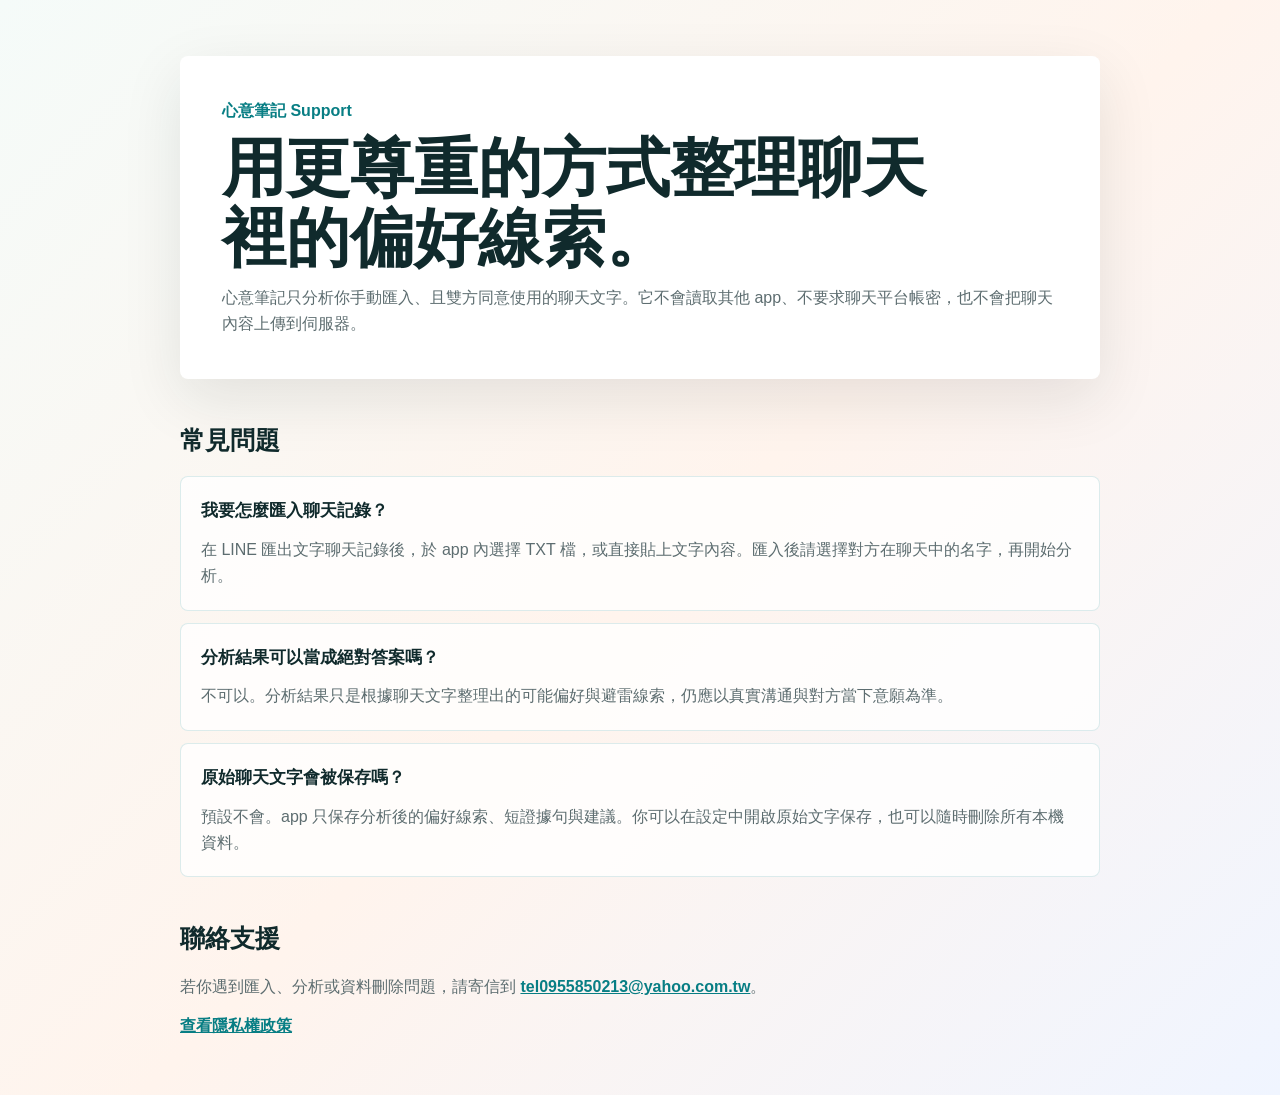
==== index.html @ ed74dd9b "Initial support site" ====
<!doctype html>
<html lang="zh-Hant">
<head>
  <meta charset="utf-8">
  <meta name="viewport" content="width=device-width, initial-scale=1">
  <title>心意筆記 Support</title>
  <meta name="description" content="心意筆記支援頁面：本機聊天偏好分析、匯入說明與聯絡資訊。">
  <link rel="stylesheet" href="site.css">
</head>
<body>
  <main class="shell">
    <section class="hero">
      <p class="eyebrow">心意筆記 Support</p>
      <h1>用更尊重的方式整理聊天裡的偏好線索。</h1>
      <p>心意筆記只分析你手動匯入、且雙方同意使用的聊天文字。它不會讀取其他 app、不要求聊天平台帳密，也不會把聊天內容上傳到伺服器。</p>
    </section>

    <section>
      <h2>常見問題</h2>
      <article>
        <h3>我要怎麼匯入聊天記錄？</h3>
        <p>在 LINE 匯出文字聊天記錄後，於 app 內選擇 TXT 檔，或直接貼上文字內容。匯入後請選擇對方在聊天中的名字，再開始分析。</p>
      </article>
      <article>
        <h3>分析結果可以當成絕對答案嗎？</h3>
        <p>不可以。分析結果只是根據聊天文字整理出的可能偏好與避雷線索，仍應以真實溝通與對方當下意願為準。</p>
      </article>
      <article>
        <h3>原始聊天文字會被保存嗎？</h3>
        <p>預設不會。app 只保存分析後的偏好線索、短證據句與建議。你可以在設定中開啟原始文字保存，也可以隨時刪除所有本機資料。</p>
      </article>
    </section>

    <section>
      <h2>聯絡支援</h2>
      <p>若你遇到匯入、分析或資料刪除問題，請寄信到 <a href="mailto:tel0955850213@yahoo.com.tw">tel0955850213@yahoo.com.tw</a>。</p>
      <p><a href="privacy.html">查看隱私權政策</a></p>
    </section>
  </main>
</body>
</html>
---- site.css ----
:root {
  color-scheme: light;
  --ink: #102a2c;
  --muted: #5d6d70;
  --accent: #087e84;
  --warm: #f59d6c;
  --paper: #ffffff;
  --wash: #f4f8f7;
}

* {
  box-sizing: border-box;
}

body {
  margin: 0;
  font-family: -apple-system, BlinkMacSystemFont, "Segoe UI", sans-serif;
  color: var(--ink);
  background: linear-gradient(135deg, #f5fbf9, #fff4ed 52%, #f0f5ff);
  line-height: 1.65;
}

a {
  color: var(--accent);
  font-weight: 700;
}

.shell {
  width: min(920px, calc(100% - 32px));
  margin: 0 auto;
  padding: 56px 0;
}

.hero {
  padding: 42px;
  border-radius: 8px;
  background: var(--paper);
  box-shadow: 0 20px 60px rgba(16, 42, 44, 0.10);
}

.eyebrow {
  margin: 0 0 10px;
  color: var(--accent);
  font-weight: 800;
  letter-spacing: 0;
}

h1 {
  margin: 0;
  max-width: 760px;
  font-size: clamp(2rem, 5vw, 4rem);
  line-height: 1.08;
  letter-spacing: 0;
}

h2 {
  margin: 42px 0 14px;
  font-size: 1.55rem;
  letter-spacing: 0;
}

h3 {
  margin: 0 0 6px;
  font-size: 1.05rem;
}

p {
  margin: 12px 0 0;
  color: var(--muted);
}

article {
  padding: 20px;
  margin: 12px 0;
  background: rgba(255, 255, 255, 0.78);
  border: 1px solid rgba(8, 126, 132, 0.14);
  border-radius: 8px;
}

@media (max-width: 640px) {
  .shell {
    width: min(100% - 24px, 920px);
    padding: 28px 0;
  }

  .hero {
    padding: 26px;
  }
}
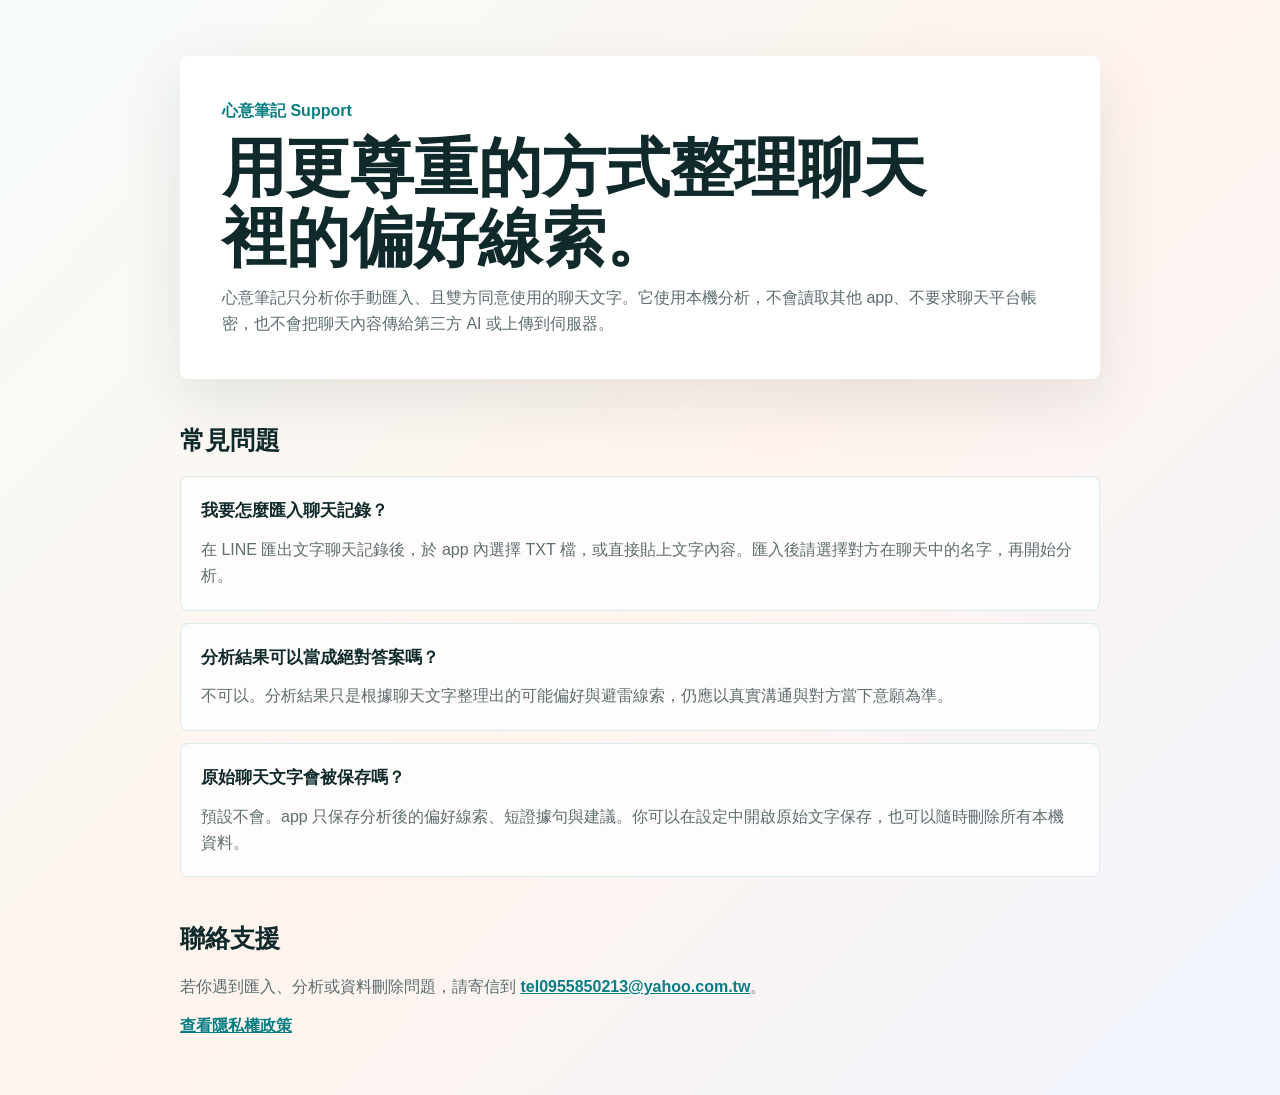
==== commit a07fedc7: "Clarify local AI privacy policy" ====
--- a/index.html
+++ b/index.html
@@ -12,7 +12,7 @@
     <section class="hero">
       <p class="eyebrow">心意筆記 Support</p>
       <h1>用更尊重的方式整理聊天裡的偏好線索。</h1>
-      <p>心意筆記只分析你手動匯入、且雙方同意使用的聊天文字。它不會讀取其他 app、不要求聊天平台帳密，也不會把聊天內容上傳到伺服器。</p>
+      <p>心意筆記只分析你手動匯入、且雙方同意使用的聊天文字。它使用本機分析，不會讀取其他 app、不要求聊天平台帳密，也不會把聊天內容傳給第三方 AI 或上傳到伺服器。</p>
     </section>
 
     <section>
